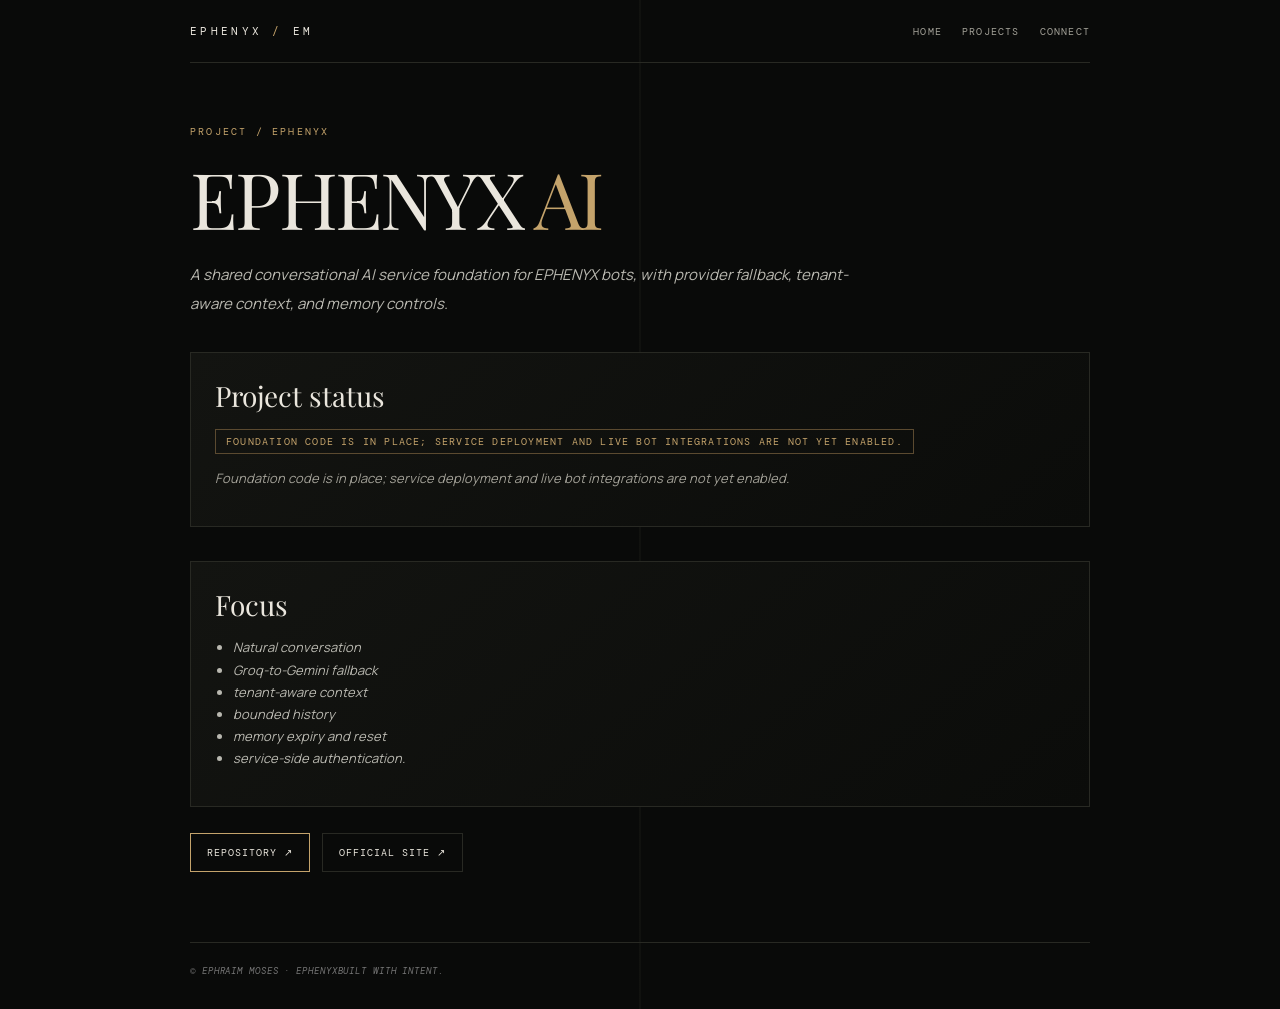
==== projects/ephenyx-ai/index.html @ a20391ee "seo: add static project page EPHENYX AI" ====
<!doctype html>
<html lang="en">
<head>
<meta charset="utf-8">
<meta name="viewport" content="width=device-width,initial-scale=1">
<title>EPHENYX AI | EPHENYX — Ephraim Moses</title>
<meta name="description" content="EPHENYX AI is a shared conversational service foundation. It uses Groq as the primary provider with Gemini fallback and keeps conversation context scoped by bot, tenant, user, and chat.">
<meta name="author" content="Ephraim Moses">
<meta name="robots" content="index,follow">
<meta name="theme-color" content="#090909">
<link rel="canonical" href="https://ephraimofc.github.io/EPHENYX/projects/ephenyx-ai/">
<meta property="og:title" content="EPHENYX AI | EPHENYX">
<meta property="og:description" content="EPHENYX AI is a shared conversational service foundation. It uses Groq as the primary provider with Gemini fallback and keeps conversation context scoped by bot, tenant, user, and chat.">
<meta property="og:url" content="https://ephraimofc.github.io/EPHENYX/projects/ephenyx-ai/">
<meta property="og:type" content="website">
<meta name="twitter:card" content="summary">
<link rel="stylesheet" href="../../assets/project.css">
<link rel="preconnect" href="https://fonts.googleapis.com">
<link rel="preconnect" href="https://fonts.gstatic.com" crossorigin>
<link href="https://fonts.googleapis.com/css2?family=DM+Mono&family=Manrope:wght@300;400;600&family=Playfair+Display:ital,wght@0,400;0,500;1,400&display=swap" rel="stylesheet">
<script type="application/ld+json">
{"@context":"https://schema.org","@graph":[{"@type":"WebPage","name":"EPHENYX AI","url":"https://ephraimofc.github.io/EPHENYX/projects/ephenyx-ai/","description":"EPHENYX AI is a shared conversational service foundation. It uses Groq as the primary provider with Gemini fallback and keeps conversation context scoped by bot, tenant, user, and chat.","isPartOf":{"@type":"WebSite","name":"EPHENYX","url":"https://ephraimofc.github.io/EPHENYX/"}},{"@type":"SoftwareApplication","name":"EPHENYX AI","applicationCategory":"DeveloperApplication","description":"EPHENYX AI is a shared conversational service foundation. It uses Groq as the primary provider with Gemini fallback and keeps conversation context scoped by bot, tenant, user, and chat.","creator":{"@type":"Person","name":"Ephraim Moses","url":"https://ephraimofc.github.io/EPHENYX/"},"url":"https://ephraimofc.github.io/EPHENYX/projects/ephenyx-ai/","codeRepository":"https://github.com/EphraimOFC/EPHENYX-AI"}]}
</script>
</head>
<body><div class="wrap">
<header class="top"><a class="brand" href="../../">EPHENYX <span>/</span> EM</a><nav><a href="../../">Home</a><a href="../../#work">Projects</a><a href="../../#connect">Connect</a></nav></header>
<main><div class="eyebrow">Project / EPHENYX</div><h1>EPHENYX <em>AI</h1><p class="lead">A shared conversational AI service foundation for EPHENYX bots, with provider fallback, tenant-aware context, and memory controls.</p>
<section class="panel"><h2>Project status</h2><span class="status">Foundation code is in place; service deployment and live bot integrations are not yet enabled.</span><p>Foundation code is in place; service deployment and live bot integrations are not yet enabled.</p></section>
<section class="panel"><h2>Focus</h2><ul><li>Natural conversation</li><li>Groq-to-Gemini fallback</li><li>tenant-aware context</li><li>bounded history</li><li>memory expiry and reset</li><li>service-side authentication.</li></ul></section>
<div class="links"><a class="primary" href="https://github.com/EphraimOFC/EPHENYX-AI" target="_blank" rel="noopener noreferrer">Repository ↗</a><a href="../../">Official site ↗</a></div>
</main><footer><span>© Ephraim Moses · EPHENYX</span><span>Built with intent.</span></footer>
</div></body></html>
---- assets/project.css ----
:root{--bg:#090a09;--fg:#eae6dd;--gold:#c4a36b;--muted:#a2a097;--line:#282923;--serif:"Playfair Display",Georgia,serif;--mono:"DM Mono",monospace;--sans:"Manrope",Arial,sans-serif}*{box-sizing:border-box}body{margin:0;background:var(--bg);color:var(--fg);font-family:var(--sans);line-height:1.7;background-image:linear-gradient(90deg,transparent 49.9%,#151612 50%,transparent 50.1%);background-size:100% 100%;background-repeat:no-repeat}.wrap{width:min(900px,calc(100% - 36px));margin:auto}.top{display:flex;justify-content:space-between;gap:20px;align-items:center;padding:24px 0;border-bottom:1px solid var(--line)}.brand{font:11px var(--mono);letter-spacing:.3em;text-transform:uppercase;color:var(--fg);text-decoration:none}.brand span{color:var(--gold)}nav{display:flex;gap:20px;flex-wrap:wrap}nav a{font:10px var(--mono);letter-spacing:.12em;text-transform:uppercase;color:var(--muted);text-decoration:none}nav a:hover,.links a:hover{color:var(--gold)}main{padding:62px 0 70px}.eyebrow{font:10px var(--mono);letter-spacing:.22em;text-transform:uppercase;color:var(--gold)}h1{font:clamp(44px,8vw,78px)/1.05 var(--serif);font-weight:400;letter-spacing:-.035em;margin:20px 0}h1 em{color:var(--gold);font-style:normal}.lead{max-width:680px;font-size:15px;color:#b9b8b0;line-height:1.95}.panel{margin-top:34px;border:1px solid var(--line);background:linear-gradient(140deg,#131411,#0b0c0a);padding:24px}.panel h2{font:28px var(--serif);font-weight:400;margin:0 0 12px}.panel p{color:var(--muted);font-size:13px}.panel ul{color:#b9b8b0;padding-left:18px;font-size:13px}.status{display:inline-block;border:1px solid #5b4a30;padding:5px 10px;color:var(--gold);font:10px var(--mono);letter-spacing:.12em;text-transform:uppercase}.links{display:flex;flex-wrap:wrap;gap:12px;margin-top:26px}.links a{border:1px solid var(--line);padding:12px 16px;color:var(--fg);font:10px var(--mono);letter-spacing:.1em;text-decoration:none;text-transform:uppercase}.links a.primary{border-color:var(--gold)}footer{border-top:1px solid var(--line);padding:22px 0 32px;display:flex;justify-content:space-between;gap:15px;flex-wrap:wrap;color:#777;font:9px var(--mono);letter-spacing:.1em;text-transform:uppercase}@media(max-width:560px){.top{align-items:flex-start;flex-direction:column}main{padding:45px 0}h1{font-size:54px}.panel{padding:18px}}
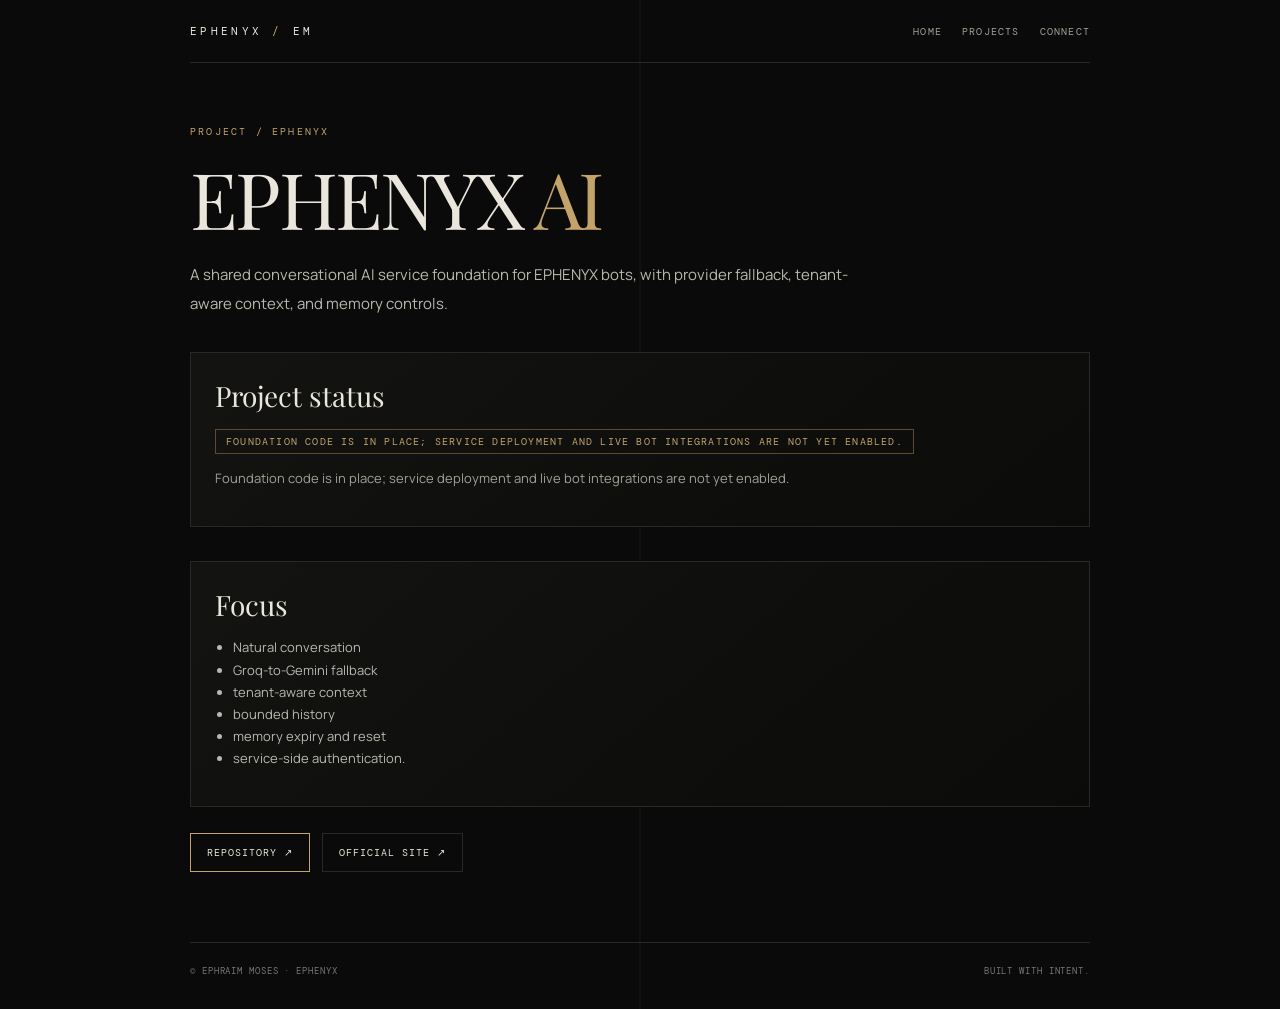
==== commit 4396e51c: "seo: close project-page title markup" ====
--- a/projects/ephenyx-ai/index.html
+++ b/projects/ephenyx-ai/index.html
@@ -24,7 +24,7 @@
 </head>
 <body><div class="wrap">
 <header class="top"><a class="brand" href="../../">EPHENYX <span>/</span> EM</a><nav><a href="../../">Home</a><a href="../../#work">Projects</a><a href="../../#connect">Connect</a></nav></header>
-<main><div class="eyebrow">Project / EPHENYX</div><h1>EPHENYX <em>AI</h1><p class="lead">A shared conversational AI service foundation for EPHENYX bots, with provider fallback, tenant-aware context, and memory controls.</p>
+<main><div class="eyebrow">Project / EPHENYX</div><h1>EPHENYX <em>AI</em></h1><p class="lead">A shared conversational AI service foundation for EPHENYX bots, with provider fallback, tenant-aware context, and memory controls.</p>
 <section class="panel"><h2>Project status</h2><span class="status">Foundation code is in place; service deployment and live bot integrations are not yet enabled.</span><p>Foundation code is in place; service deployment and live bot integrations are not yet enabled.</p></section>
 <section class="panel"><h2>Focus</h2><ul><li>Natural conversation</li><li>Groq-to-Gemini fallback</li><li>tenant-aware context</li><li>bounded history</li><li>memory expiry and reset</li><li>service-side authentication.</li></ul></section>
 <div class="links"><a class="primary" href="https://github.com/EphraimOFC/EPHENYX-AI" target="_blank" rel="noopener noreferrer">Repository ↗</a><a href="../../">Official site ↗</a></div>
